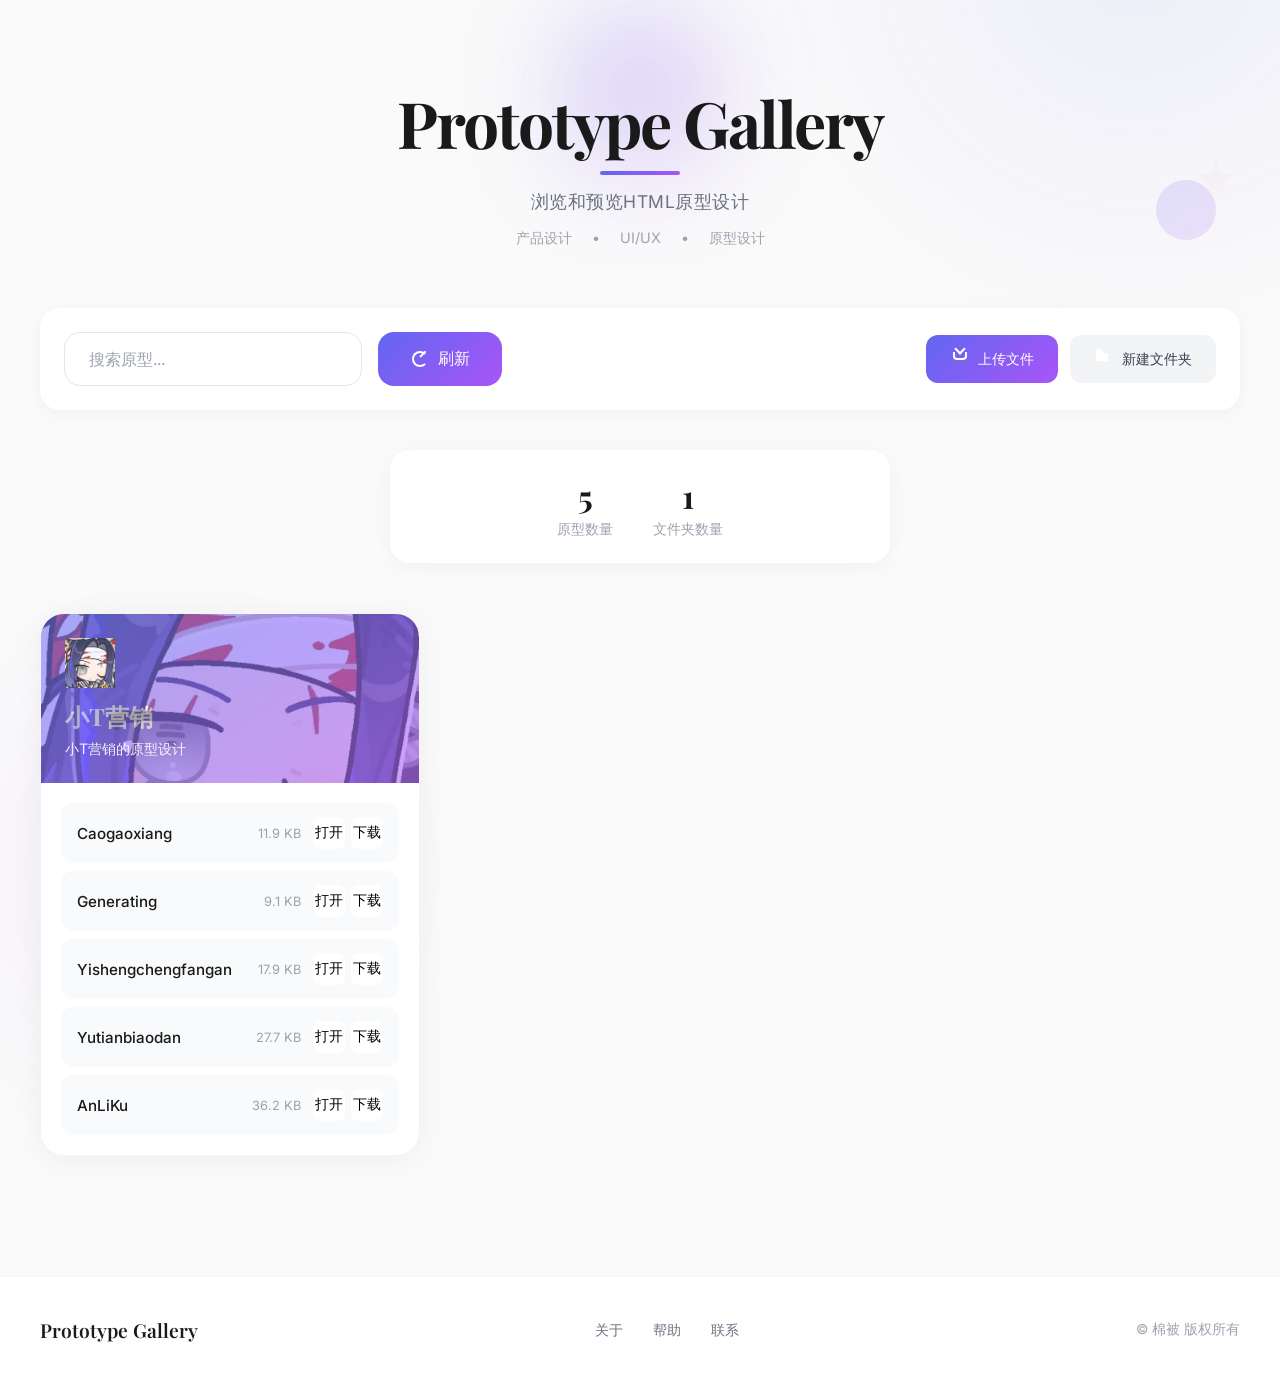
==== index.html @ 11ce0bb9 "Add files via upload" ====
<!DOCTYPE html>
<html lang="zh-CN">
<head>
    <meta charset="UTF-8">
    <meta name="viewport" content="width=device-width, initial-scale=1.0">
    <meta http-equiv="Cache-Control" content="no-cache, no-store, must-revalidate">
    <meta http-equiv="Pragma" content="no-cache">
    <meta http-equiv="Expires" content="0">
    <title>原型展示库</title>
    <link rel="stylesheet" href="css/style.css?v=3">
</head>
<body>
    <div class="geometric-decoration"></div>
    
    <header>
        <div class="header-decoration"></div>
        <div class="container">
            <h1>Prototype Gallery</h1>
            <p>浏览和预览HTML原型设计</p>
            <div class="header-subtitle">
                <span>产品设计</span>
                <span>•</span>
                <span>UI/UX</span>
                <span>•</span>
                <span>原型设计</span>
            </div>
        </div>
    </header>

    <main class="container">
        <div class="toolbar">
            <div class="search-bar">
                <input type="text" id="searchInput" placeholder="搜索原型...">
                <button id="refreshBtn">
                    <span class="btn-icon"></span>
                    <span>刷新</span>
                </button>
            </div>
            
            <div class="upload-section">
                <label class="upload-btn">
                    <input type="file" id="fileInput" multiple accept=".html" hidden>
                    <span class="btn-icon upload-icon"></span>
                    <span>上传文件</span>
                </label>
                <button id="createFolderBtn" class="folder-btn">
                    <span class="btn-icon folder-icon"></span>
                    <span>新建文件夹</span>
                </button>
            </div>
        </div>

        <div id="stats" class="stats">
            <div class="stat-item">
                <div class="number" id="totalCount">0</div>
                <div class="label">原型数量</div>
            </div>
            <div class="stat-item">
                <div class="number" id="folderCount">0</div>
                <div class="label">文件夹数量</div>
            </div>
        </div>

        <div id="prototypesGrid" class="prototypes-grid">
            <div class="loading">
                <div class="spinner"></div>
                <p>正在加载原型列表...</p>
            </div>
        </div>
    </main>

    <footer>
        <div class="footer-content">
            <div class="brand">Prototype Gallery</div>
            <div class="links">
                <a href="#">关于</a>
                <a href="#">帮助</a>
                <a href="#">联系</a>
            </div>
            <div class="copyright">© 棉被 版权所有</div>
        </div>
    </footer>

    <!-- 新建文件夹弹窗 -->
    <div id="folderModal" class="modal">
        <div class="modal-content">
            <div class="modal-header">
                <h3>新建文件夹</h3>
                <button class="close-btn" onclick="closeFolderModal()">✕</button>
            </div>
            <div class="modal-body">
                <input type="text" id="folderNameInput" placeholder="输入文件夹名称">
                <textarea id="folderDescInput" placeholder="输入文件夹描述（可选）"></textarea>
            </div>
            <div class="modal-footer">
                <button class="cancel-btn" onclick="closeFolderModal()">取消</button>
                <button class="confirm-btn" onclick="createFolder()">创建</button>
            </div>
        </div>
    </div>

    <!-- 上传进度弹窗 -->
    <div id="uploadModal" class="modal">
        <div class="modal-content">
            <div class="modal-header">
                <h3>上传文件</h3>
                <button class="close-btn" onclick="closeUploadModal()">✕</button>
            </div>
            <div class="modal-body">
                <div id="uploadFilesList"></div>
                <div id="uploadProgress" class="progress-bar">
                    <div class="progress-fill"></div>
                </div>
            </div>
            <div class="modal-footer">
                <button class="cancel-btn" onclick="closeUploadModal()">取消</button>
                <button class="confirm-btn" onclick="startUpload()">开始上传</button>
            </div>
        </div>
    </div>

    <!-- 预览弹窗 -->
    <div id="previewModal" class="preview-modal">
        <div class="modal-header">
            <span class="title" id="previewTitle"></span>
            <button class="close-btn" onclick="closePreview()">✕</button>
        </div>
        <div class="modal-content">
            <iframe id="previewFrame"></iframe>
        </div>
    </div>

    <script src="js/app.js"></script>
</body>
</html>
---- css/style.css ----
@import url('https://fonts.googleapis.com/css2?family=Playfair+Display:wght@400;600;700&family=Inter:wght@300;400;500;600;700&display=swap');

* {
    margin: 0;
    padding: 0;
    box-sizing: border-box;
}

body {
    font-family: 'Inter', -apple-system, BlinkMacSystemFont, sans-serif;
    background: #FAFAFA;
    min-height: 100vh;
    position: relative;
    overflow-x: hidden;
}

body::before {
    content: '';
    position: fixed;
    top: -50%;
    right: -20%;
    width: 800px;
    height: 800px;
    background: radial-gradient(circle, rgba(99, 102, 241, 0.08) 0%, transparent 70%);
    border-radius: 50%;
    z-index: 0;
}

body::after {
    content: '';
    position: fixed;
    bottom: -30%;
    left: -10%;
    width: 600px;
    height: 600px;
    background: radial-gradient(circle, rgba(168, 85, 247, 0.06) 0%, transparent 70%);
    border-radius: 50%;
    z-index: 0;
}

.container {
    max-width: 1400px;
    margin: 0 auto;
    padding: 0 40px;
    position: relative;
    z-index: 1;
}

header {
    padding: 80px 0 60px;
    text-align: center;
    position: relative;
}

.header-decoration {
    position: absolute;
    top: 30px;
    left: 50%;
    transform: translateX(-50%);
    width: 120px;
    height: 120px;
    background: linear-gradient(135deg, #6366F1 0%, #A855F7 100%);
    filter: blur(60px);
    opacity: 0.4;
}

header h1 {
    font-family: 'Playfair Display', serif;
    font-size: 4rem;
    font-weight: 700;
    color: #1A1A1A;
    letter-spacing: -2px;
    margin-bottom: 15px;
    position: relative;
}

header h1::after {
    content: '';
    position: absolute;
    bottom: -10px;
    left: 50%;
    transform: translateX(-50%);
    width: 80px;
    height: 4px;
    background: linear-gradient(90deg, #6366F1, #A855F7);
    border-radius: 2px;
}

header p {
    color: #6B7280;
    font-size: 1.1rem;
    font-weight: 400;
    margin-top: 25px;
    letter-spacing: 0.5px;
}

.header-subtitle {
    display: flex;
    justify-content: center;
    gap: 20px;
    margin-top: 15px;
    color: #9CA3AF;
    font-size: 0.9rem;
}

.toolbar {
    display: flex;
    justify-content: space-between;
    align-items: center;
    flex-wrap: wrap;
    gap: 20px;
    margin-bottom: 40px;
    padding: 24px;
    background: white;
    border-radius: 20px;
    box-shadow: 0 4px 20px rgba(0, 0, 0, 0.04);
}

.search-bar {
    display: flex;
    gap: 16px;
    max-width: 500px;
}

.search-bar input {
    flex: 1;
    padding: 16px 24px;
    border: 1px solid #E5E7EB;
    border-radius: 16px;
    font-size: 1rem;
    background: white;
    transition: all 0.3s ease;
    font-family: inherit;
}

.search-bar input:focus {
    outline: none;
    border-color: #6366F1;
    box-shadow: 0 0 0 4px rgba(99, 102, 241, 0.1);
}

.search-bar input::placeholder {
    color: #9CA3AF;
}

.search-bar button {
    padding: 16px 32px;
    background: linear-gradient(135deg, #6366F1 0%, #A855F7 100%);
    border: none;
    border-radius: 16px;
    font-size: 1rem;
    font-weight: 500;
    color: white;
    cursor: pointer;
    transition: all 0.3s ease;
    display: flex;
    align-items: center;
    gap: 8px;
}

.search-bar button:hover {
    transform: translateY(-2px);
    box-shadow: 0 8px 25px rgba(99, 102, 241, 0.3);
}

.btn-icon {
    width: 20px;
    height: 20px;
    position: relative;
}

.btn-icon.upload-icon::before {
    content: '';
    position: absolute;
    top: 3px;
    left: 50%;
    transform: translateX(-50%);
    width: 10px;
    height: 6px;
    border: 2px solid white;
    border-radius: 0 0 4px 4px;
    border-top: none;
}

.btn-icon.upload-icon::after {
    content: '';
    position: absolute;
    top: -4px;
    left: 50%;
    transform: translateX(-50%) rotate(-45deg);
    width: 6px;
    height: 6px;
    border-left: 2px solid white;
    border-bottom: 2px solid white;
}

.btn-icon.folder-icon::before {
    content: '';
    position: absolute;
    top: 4px;
    left: 2px;
    width: 12px;
    height: 8px;
    background: white;
    border-radius: 2px 2px 0 0;
}

.btn-icon.folder-icon::after {
    content: '';
    position: absolute;
    top: 0;
    left: 2px;
    width: 6px;
    height: 5px;
    background: white;
    border-radius: 2px 0 0 0;
}

.search-bar .btn-icon {
    animation: spin 1.5s linear infinite;
    animation-play-state: paused;
}

.search-bar button:hover .btn-icon,
.search-bar button:active .btn-icon {
    animation-play-state: running;
}

.search-bar .btn-icon::before {
    content: '';
    position: absolute;
    top: 2px;
    left: 2px;
    right: 2px;
    bottom: 2px;
    border: 2px solid white;
    border-right-color: transparent;
    border-radius: 50%;
}

.search-bar .btn-icon::after {
    content: '';
    position: absolute;
    top: 0;
    left: 50%;
    width: 2px;
    height: 8px;
    background: white;
    transform-origin: bottom center;
    transform: translateX(-50%) rotate(45deg);
}

.stats {
    display: flex;
    justify-content: center;
    gap: 40px;
    margin-bottom: 50px;
    padding: 24px 40px;
    background: white;
    border-radius: 20px;
    box-shadow: 0 4px 20px rgba(0, 0, 0, 0.04);
    max-width: 500px;
    margin-left: auto;
    margin-right: auto;
}

.stat-item {
    text-align: center;
}

.stat-item .number {
    font-family: 'Playfair Display', serif;
    font-size: 2rem;
    font-weight: 700;
    color: #1A1A1A;
}

.stat-item .label {
    font-size: 0.85rem;
    color: #9CA3AF;
    margin-top: 4px;
}

.prototypes-grid {
    display: grid;
    grid-template-columns: repeat(auto-fill, minmax(320px, 1fr));
    gap: 30px;
    padding-bottom: 80px;
}

.prototype-card {
    background: white;
    border-radius: 24px;
    overflow: hidden;
    box-shadow: 0 4px 30px rgba(0, 0, 0, 0.05);
    transition: all 0.4s cubic-bezier(0.4, 0, 0.2, 1);
    cursor: pointer;
    border: 1px solid #F3F4F6;
}

.prototype-card:hover {
    transform: translateY(-8px);
    box-shadow: 0 20px 40px rgba(99, 102, 241, 0.12);
    border-color: rgba(99, 102, 241, 0.2);
}

.prototype-card .thumbnail {
    height: 200px;
    background: linear-gradient(145deg, #F8FAFC 0%, #F1F5F9 100%);
    display: flex;
    align-items: center;
    justify-content: center;
    position: relative;
    overflow: hidden;
}

.prototype-card .thumbnail::before {
    content: '';
    position: absolute;
    top: 0;
    left: 0;
    right: 0;
    height: 4px;
    background: linear-gradient(90deg, #6366F1, #A855F7, #EC4899);
}

.prototype-card .thumbnail .icon {
    width: 60px;
    height: 60px;
    background: linear-gradient(135deg, #6366F1 0%, #A855F7 100%);
    border-radius: 20px;
    position: relative;
    box-shadow: 0 8px 25px rgba(99, 102, 241, 0.3);
    transition: all 0.3s ease;
}

.prototype-card .thumbnail .icon::before {
    content: '';
    position: absolute;
    top: 50%;
    left: 50%;
    transform: translate(-50%, -50%);
    width: 24px;
    height: 24px;
    background: white;
    clip-path: polygon(50% 0%, 61% 35%, 98% 35%, 68% 57%, 79% 91%, 50% 70%, 21% 91%, 32% 57%, 2% 35%, 39% 35%);
    opacity: 0.9;
}

.prototype-card:hover .thumbnail .icon {
    transform: scale(1.1);
    box-shadow: 0 12px 35px rgba(99, 102, 241, 0.4);
}

.prototype-card .info {
    padding: 24px;
}

.prototype-card .info .category {
    display: inline-block;
    padding: 4px 12px;
    background: linear-gradient(135deg, rgba(99, 102, 241, 0.1) 0%, rgba(168, 85, 247, 0.1) 100%);
    border-radius: 20px;
    font-size: 0.75rem;
    font-weight: 500;
    color: #6366F1;
    margin-bottom: 12px;
}

.prototype-card .info h3 {
    font-family: 'Playfair Display', serif;
    font-size: 1.3rem;
    font-weight: 600;
    color: #1A1A1A;
    margin-bottom: 8px;
    line-height: 1.3;
}

.prototype-card .info p {
    color: #6B7280;
    font-size: 0.9rem;
    line-height: 1.6;
    margin-bottom: 16px;
    display: -webkit-box;
    -webkit-line-clamp: 2;
    -webkit-box-orient: vertical;
    overflow: hidden;
}

.prototype-card .info .meta {
    display: flex;
    justify-content: space-between;
    align-items: center;
    padding-top: 16px;
    border-top: 1px solid #F3F4F6;
}

.prototype-card .info .meta .date {
    color: #9CA3AF;
    font-size: 0.85rem;
    display: flex;
    align-items: center;
    gap: 4px;
}

.prototype-card .info .meta .actions {
    display: flex;
    gap: 8px;
}

.prototype-card .info .meta .actions button {
    width: 36px;
    height: 36px;
    border: none;
    background: #F3F4F6;
    border-radius: 10px;
    cursor: pointer;
    transition: all 0.2s ease;
    display: flex;
    align-items: center;
    justify-content: center;
    font-size: 0.9rem;
}

.prototype-card .info .meta .actions button:hover {
    background: #6366F1;
    color: white;
}

.loading {
    grid-column: 1 / -1;
    display: flex;
    flex-direction: column;
    align-items: center;
    justify-content: center;
    padding: 100px 20px;
}

.loading .spinner {
    width: 50px;
    height: 50px;
    border: 3px solid #F3F4F6;
    border-top-color: #6366F1;
    border-radius: 50%;
    animation: spin 1s linear infinite;
    margin-bottom: 20px;
}

@keyframes spin {
    to {
        transform: rotate(360deg);
    }
}

.loading p {
    color: #9CA3AF;
    font-size: 0.95rem;
}

.empty-state {
    grid-column: 1 / -1;
    text-align: center;
    padding: 100px 20px;
}

.empty-state .icon {
    width: 80px;
    height: 80px;
    background: linear-gradient(135deg, rgba(99, 102, 241, 0.1) 0%, rgba(168, 85, 247, 0.1) 100%);
    border-radius: 24px;
    position: relative;
    margin-bottom: 20px;
}

.empty-state .icon::before {
    content: '';
    position: absolute;
    top: 20px;
    left: 50%;
    transform: translateX(-50%);
    width: 30px;
    height: 22px;
    background: rgba(99, 102, 241, 0.3);
    border-radius: 6px 6px 0 0;
}

.empty-state .icon::after {
    content: '';
    position: absolute;
    top: 14px;
    left: 50%;
    transform: translateX(-50%);
    width: 16px;
    height: 12px;
    background: rgba(99, 102, 241, 0.3);
    border-radius: 4px 0 0 0;
}

.empty-state h3 {
    font-family: 'Playfair Display', serif;
    font-size: 1.8rem;
    color: #1A1A1A;
    margin-bottom: 10px;
}

.empty-state p {
    color: #6B7280;
    font-size: 1rem;
    margin-bottom: 20px;
}

.empty-state code {
    display: inline-block;
    padding: 8px 16px;
    background: #F3F4F6;
    border-radius: 8px;
    font-family: 'Monaco', 'Menlo', monospace;
    font-size: 0.9rem;
    color: #6366F1;
}

footer {
    background: white;
    padding: 40px 0;
    border-top: 1px solid #F3F4F6;
    margin-top: 40px;
}

.footer-content {
    display: flex;
    justify-content: space-between;
    align-items: center;
    max-width: 1400px;
    margin: 0 auto;
    padding: 0 40px;
}

.footer-content .brand {
    font-family: 'Playfair Display', serif;
    font-size: 1.2rem;
    font-weight: 600;
    color: #1A1A1A;
}

.footer-content .links {
    display: flex;
    gap: 30px;
}

.footer-content .links a {
    color: #6B7280;
    text-decoration: none;
    font-size: 0.9rem;
    transition: color 0.2s ease;
}

.footer-content .links a:hover {
    color: #6366F1;
}

.footer-content .copyright {
    color: #9CA3AF;
    font-size: 0.85rem;
}

.preview-modal {
    display: none;
    position: fixed;
    top: 0;
    left: 0;
    right: 0;
    bottom: 0;
    background: rgba(0, 0, 0, 0.85);
    z-index: 1000;
    flex-direction: column;
    animation: fadeIn 0.3s ease;
}

@keyframes fadeIn {
    from { opacity: 0; }
    to { opacity: 1; }
}

.preview-modal.active {
    display: flex;
}

.preview-modal .modal-header {
    background: white;
    padding: 20px 32px;
    display: flex;
    justify-content: space-between;
    align-items: center;
    box-shadow: 0 2px 20px rgba(0, 0, 0, 0.1);
}

.preview-modal .modal-header .title {
    font-family: 'Playfair Display', serif;
    font-size: 1.3rem;
    color: #1A1A1A;
    white-space: nowrap;
    overflow: hidden;
    text-overflow: ellipsis;
    max-width: 70%;
}

.preview-modal .modal-header .close-btn {
    width: 40px;
    height: 40px;
    border: none;
    background: #F3F4F6;
    border-radius: 12px;
    font-size: 1.1rem;
    cursor: pointer;
    transition: all 0.2s ease;
    display: flex;
    align-items: center;
    justify-content: center;
}

.preview-modal .modal-header .close-btn:hover {
    background: #6366F1;
    color: white;
}

.preview-modal .modal-content {
    flex: 1;
    overflow: hidden;
    background: #1A1A1A;
}

.preview-modal .modal-content iframe {
    width: 100%;
    height: 100%;
    border: none;
}

.upload-section {
    display: flex;
    gap: 12px;
}

.upload-btn,
.folder-btn {
    padding: 14px 24px;
    border: none;
    border-radius: 12px;
    font-size: 0.9rem;
    font-weight: 500;
    cursor: pointer;
    transition: all 0.3s ease;
    display: flex;
    align-items: center;
    gap: 8px;
}

.upload-btn {
    background: linear-gradient(135deg, #6366F1 0%, #A855F7 100%);
    color: white;
}

.upload-btn:hover {
    transform: translateY(-2px);
    box-shadow: 0 8px 25px rgba(99, 102, 241, 0.3);
}

.folder-btn {
    background: #F3F4F6;
    color: #374151;
}

.folder-btn:hover {
    background: #E5E7EB;
    transform: translateY(-2px);
}

.geometric-decoration {
    position: fixed;
    top: 20%;
    right: 5%;
    width: 60px;
    height: 60px;
    background: linear-gradient(135deg, #6366F1 0%, #A855F7 100%);
    border-radius: 50%;
    opacity: 0.15;
    z-index: 0;
}

.geometric-decoration::before {
    content: '';
    position: absolute;
    top: -20px;
    right: -20px;
    width: 40px;
    height: 40px;
    background: #EC4899;
    clip-path: polygon(50% 0%, 61% 35%, 98% 35%, 68% 57%, 79% 91%, 50% 70%, 21% 91%, 32% 57%, 2% 35%, 39% 35%);
    opacity: 0.2;
}

/* 文件夹卡片样式 */
.folder-card {
    background: white;
    border-radius: 24px;
    overflow: hidden;
    box-shadow: 0 4px 30px rgba(0, 0, 0, 0.05);
    border: 1px solid #F3F4F6;
}

.folder-card .folder-header {
    padding: 24px;
    background: linear-gradient(145deg, #6366F1 0%, #A855F7 100%);
    color: white;
    position: relative;
    overflow: hidden;
}

.folder-card .folder-header::before {
    content: '';
    position: absolute;
    top: 0;
    left: 0;
    right: 0;
    bottom: 0;
    background-image: url('/images/onikiri.jpg');
    background-size: cover;
    background-position: center;
    opacity: 0.45;
}

.folder-card .folder-header .folder-icon {
    width: 50px;
    height: 50px;
    background-image: url('/images/onikiri.jpg');
    background-size: contain;
    background-repeat: no-repeat;
    background-position: center;
    position: relative;
    z-index: 1;
    margin-bottom: 12px;
}

.folder-card .folder-header h3 {
    font-family: 'Playfair Display', serif;
    font-size: 1.5rem;
    margin-bottom: 6px;
}

.folder-card .folder-header p {
    font-size: 0.9rem;
    opacity: 0.9;
}

.folder-card .folder-content {
    padding: 20px;
}

.folder-card .prototype-item {
    display: flex;
    align-items: center;
    justify-content: space-between;
    padding: 14px 16px;
    margin-bottom: 8px;
    background: #F9FAFB;
    border-radius: 12px;
    cursor: pointer;
    transition: all 0.2s ease;
}

.folder-card .prototype-item:last-child {
    margin-bottom: 0;
}

.folder-card .prototype-item:hover {
    background: #F3F4F6;
    transform: translateX(4px);
}

.folder-card .prototype-item .name {
    flex: 1;
    font-size: 0.95rem;
    color: #1A1A1A;
    font-weight: 500;
}

.folder-card .prototype-item .size {
    font-size: 0.8rem;
    color: #9CA3AF;
    margin-right: 12px;
}

.folder-card .prototype-item .actions {
    display: flex;
    gap: 6px;
}

.folder-card .prototype-item .actions button {
    width: 32px;
    height: 32px;
    border: none;
    background: white;
    border-radius: 8px;
    cursor: pointer;
    transition: all 0.2s ease;
    display: flex;
    align-items: center;
    justify-content: center;
    font-size: 0.85rem;
}

.folder-card .prototype-item .actions button:hover {
    background: #6366F1;
    color: white;
}

/* 弹窗样式 */
.modal {
    display: none;
    position: fixed;
    top: 0;
    left: 0;
    right: 0;
    bottom: 0;
    background: rgba(0, 0, 0, 0.5);
    z-index: 1000;
    align-items: center;
    justify-content: center;
    animation: fadeIn 0.3s ease;
}

.modal.active {
    display: flex;
}

.modal .modal-content {
    background: white;
    border-radius: 24px;
    width: 90%;
    max-width: 500px;
    max-height: 80vh;
    overflow: hidden;
    animation: slideUp 0.3s ease;
}

@keyframes slideUp {
    from {
        transform: translateY(20px);
        opacity: 0;
    }
    to {
        transform: translateY(0);
        opacity: 1;
    }
}

.modal .modal-header {
    padding: 24px;
    border-bottom: 1px solid #F3F4F6;
    display: flex;
    justify-content: space-between;
    align-items: center;
}

.modal .modal-header h3 {
    font-family: 'Playfair Display', serif;
    font-size: 1.3rem;
    color: #1A1A1A;
}

.modal .modal-header .close-btn {
    width: 36px;
    height: 36px;
    border: none;
    background: #F3F4F6;
    border-radius: 10px;
    cursor: pointer;
    transition: all 0.2s ease;
}

.modal .modal-header .close-btn:hover {
    background: #6366F1;
    color: white;
}

.modal .modal-body {
    padding: 24px;
}

.modal .modal-body input,
.modal .modal-body textarea {
    width: 100%;
    padding: 16px;
    border: 1px solid #E5E7EB;
    border-radius: 12px;
    font-size: 1rem;
    font-family: inherit;
    margin-bottom: 16px;
    box-sizing: border-box;
    transition: all 0.2s ease;
}

.modal .modal-body input:focus,
.modal .modal-body textarea:focus {
    outline: none;
    border-color: #6366F1;
    box-shadow: 0 0 0 4px rgba(99, 102, 241, 0.1);
}

.modal .modal-body textarea {
    min-height: 80px;
    resize: vertical;
}

.modal .modal-body input::placeholder,
.modal .modal-body textarea::placeholder {
    color: #9CA3AF;
}

.modal .modal-footer {
    padding: 20px 24px;
    border-top: 1px solid #F3F4F6;
    display: flex;
    justify-content: flex-end;
    gap: 12px;
}

.modal .modal-footer .cancel-btn {
    padding: 12px 24px;
    border: 1px solid #E5E7EB;
    border-radius: 10px;
    background: white;
    color: #6B7280;
    cursor: pointer;
    transition: all 0.2s ease;
    font-size: 0.95rem;
}

.modal .modal-footer .cancel-btn:hover {
    background: #F9FAFB;
}

.modal .modal-footer .confirm-btn {
    padding: 12px 24px;
    border: none;
    border-radius: 10px;
    background: linear-gradient(135deg, #6366F1 0%, #A855F7 100%);
    color: white;
    cursor: pointer;
    transition: all 0.2s ease;
    font-size: 0.95rem;
}

.modal .modal-footer .confirm-btn:hover {
    transform: translateY(-2px);
    box-shadow: 0 6px 20px rgba(99, 102, 241, 0.3);
}

/* 上传文件列表 */
#uploadFilesList {
    max-height: 200px;
    overflow-y: auto;
    margin-bottom: 16px;
}

.upload-file-item {
    display: flex;
    align-items: center;
    gap: 12px;
    padding: 12px 16px;
    background: #F9FAFB;
    border-radius: 10px;
    margin-bottom: 8px;
}

.upload-file-item .icon {
    width: 24px;
    height: 24px;
    position: relative;
}

.upload-file-item .icon::before {
    content: '';
    position: absolute;
    top: 4px;
    left: 0;
    width: 20px;
    height: 16px;
    border: 2px solid #6366F1;
    border-radius: 4px;
}

.upload-file-item .icon::after {
    content: '';
    position: absolute;
    top: 8px;
    left: 4px;
    width: 8px;
    height: 2px;
    background: #6366F1;
}

.upload-file-item .info {
    flex: 1;
}

.upload-file-item .info .name {
    font-size: 0.9rem;
    color: #1A1A1A;
}

.upload-file-item .info .size {
    font-size: 0.8rem;
    color: #9CA3AF;
}

.upload-file-item .remove-btn {
    width: 28px;
    height: 28px;
    border: none;
    background: #F3F4F6;
    border-radius: 8px;
    cursor: pointer;
    font-size: 0.8rem;
}

.upload-file-item .remove-btn:hover {
    background: #EF4444;
    color: white;
}

/* 进度条 */
.progress-bar {
    height: 8px;
    background: #F3F4F6;
    border-radius: 4px;
    overflow: hidden;
}

.progress-bar .progress-fill {
    height: 100%;
    background: linear-gradient(90deg, #6366F1, #A855F7);
    border-radius: 4px;
    transition: width 0.3s ease;
    width: 0%;
}

@media (max-width: 768px) {
    .container {
        padding: 0 24px;
    }

    header {
        padding: 50px 0 40px;
    }

    header h1 {
        font-size: 2.5rem;
    }

    header p {
        font-size: 0.95rem;
    }

    .search-bar {
        flex-direction: column;
        gap: 12px;
    }

    .stats {
        flex-direction: column;
        gap: 20px;
        padding: 20px;
    }

    .prototypes-grid {
        grid-template-columns: repeat(auto-fill, minmax(280px, 1fr));
        gap: 20px;
    }

    .footer-content {
        flex-direction: column;
        gap: 20px;
        text-align: center;
    }

    .footer-content .links {
        flex-wrap: wrap;
        justify-content: center;
    }
}
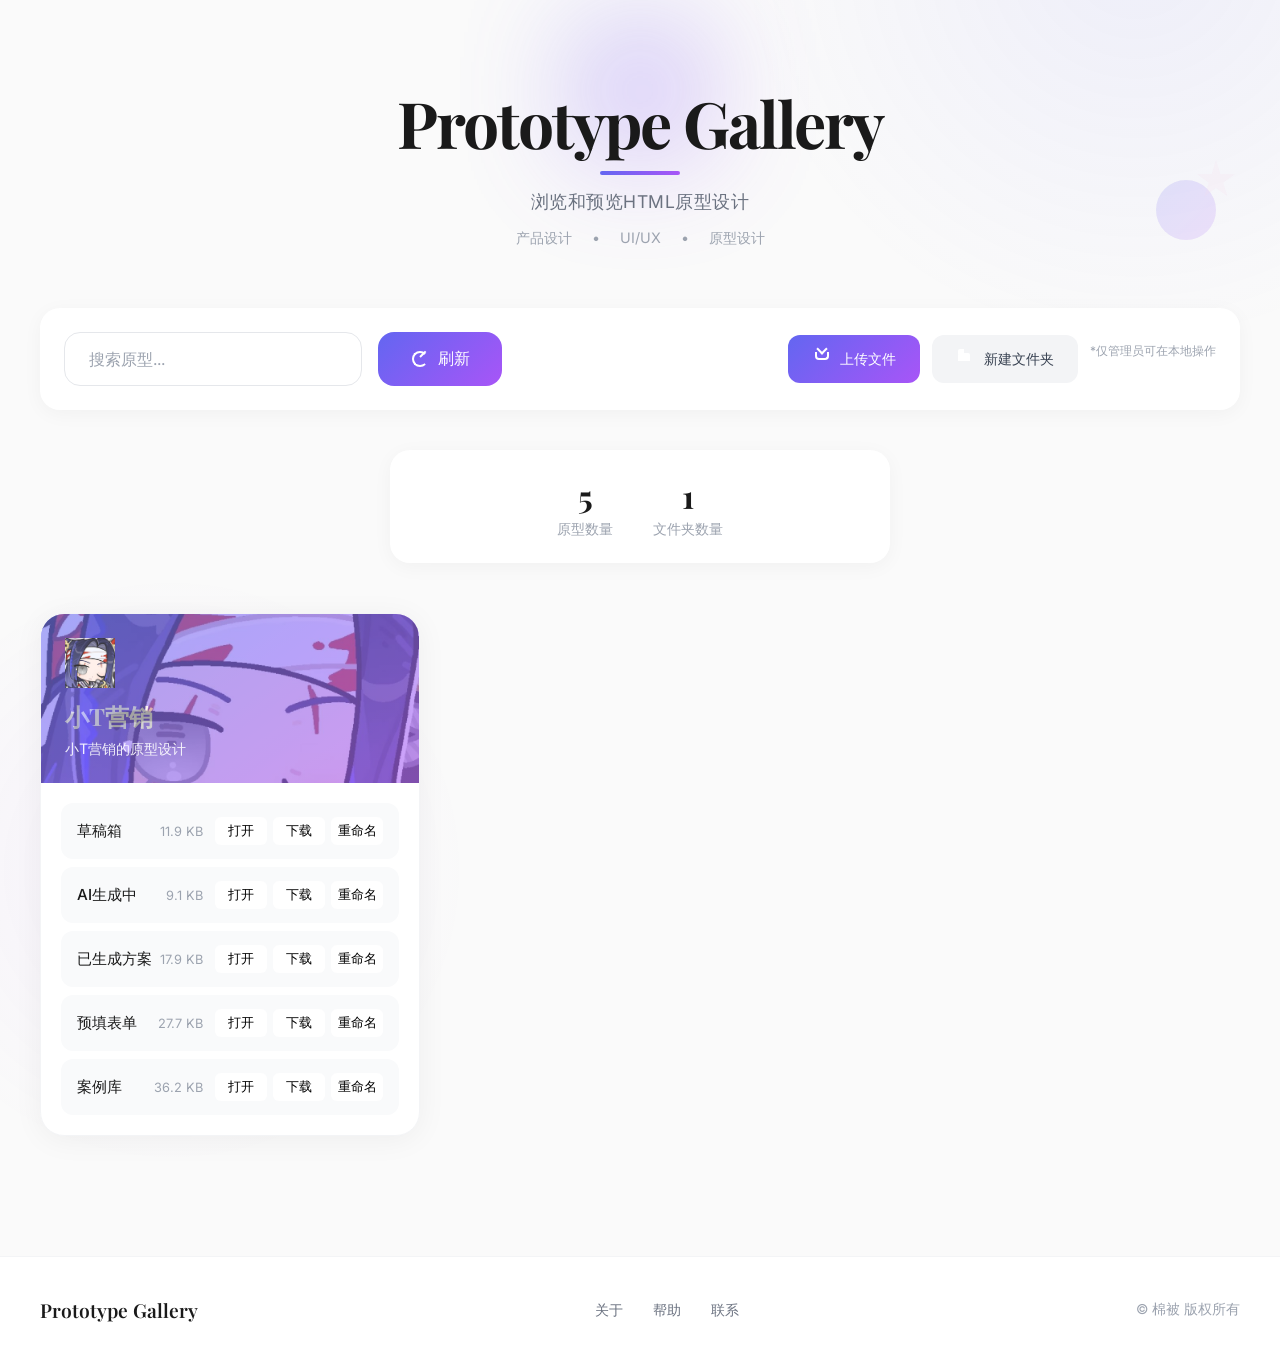
==== commit a902d8fa: "Add files via upload" ====
--- a/index.html
+++ b/index.html
@@ -47,6 +47,7 @@
                     <span class="btn-icon folder-icon"></span>
                     <span>新建文件夹</span>
                 </button>
+                <p class="admin-hint">*仅管理员可在本地操作</p>
             </div>
         </div>
 
@@ -99,6 +100,24 @@
         </div>
     </div>
 
+    <!-- 密码验证弹窗 -->
+    <div id="passwordModal" class="modal">
+        <div class="modal-content">
+            <div class="modal-header">
+                <h3>请输入上传密码</h3>
+                <button class="close-btn" onclick="closePasswordModal()">✕</button>
+            </div>
+            <div class="modal-body">
+                <input type="password" id="passwordInput" placeholder="请输入密码">
+                <p class="error-message" id="passwordError"></p>
+            </div>
+            <div class="modal-footer">
+                <button class="cancel-btn" onclick="closePasswordModal()">取消</button>
+                <button class="confirm-btn" onclick="verifyPassword()">确认</button>
+            </div>
+        </div>
+    </div>
+
     <!-- 上传进度弹窗 -->
     <div id="uploadModal" class="modal">
         <div class="modal-content">
@@ -119,6 +138,23 @@
         </div>
     </div>
 
+    <!-- 重命名弹窗 -->
+    <div id="renameModal" class="modal">
+        <div class="modal-content">
+            <div class="modal-header">
+                <h3>重命名原型</h3>
+                <button class="close-btn" onclick="closeRenameModal()">✕</button>
+            </div>
+            <div class="modal-body">
+                <input type="text" id="renameInput" placeholder="请输入新名称">
+            </div>
+            <div class="modal-footer">
+                <button class="cancel-btn" onclick="closeRenameModal()">取消</button>
+                <button class="confirm-btn" onclick="confirmRename()">确认</button>
+            </div>
+        </div>
+    </div>
+
     <!-- 预览弹窗 -->
     <div id="previewModal" class="preview-modal">
         <div class="modal-header">
--- a/css/style.css
+++ b/css/style.css
@@ -101,6 +101,12 @@
     margin-top: 15px;
     color: #9CA3AF;
     font-size: 0.9rem;
+}
+
+.upload-section .admin-hint {
+    font-size: 0.75rem;
+    color: #9CA3AF;
+    margin-top: 8px;
 }
 
 .toolbar {
@@ -409,17 +415,18 @@
 }
 
 .prototype-card .info .meta .actions button {
-    width: 36px;
-    height: 36px;
+    min-width: 56px;
+    height: 32px;
     border: none;
     background: #F3F4F6;
-    border-radius: 10px;
+    border-radius: 8px;
     cursor: pointer;
     transition: all 0.2s ease;
     display: flex;
     align-items: center;
     justify-content: center;
-    font-size: 0.9rem;
+    font-size: 0.85rem;
+    padding: 0 6px;
 }
 
 .prototype-card .info .meta .actions button:hover {
@@ -795,17 +802,18 @@
 }
 
 .folder-card .prototype-item .actions button {
-    width: 32px;
-    height: 32px;
+    min-width: 52px;
+    height: 28px;
     border: none;
     background: white;
-    border-radius: 8px;
+    border-radius: 6px;
     cursor: pointer;
     transition: all 0.2s ease;
     display: flex;
     align-items: center;
     justify-content: center;
-    font-size: 0.85rem;
+    font-size: 0.8rem;
+    padding: 0 5px;
 }
 
 .folder-card .prototype-item .actions button:hover {
@@ -911,6 +919,14 @@
     resize: vertical;
 }
 
+.modal .modal-body .error-message {
+    color: #EF4444;
+    font-size: 0.875rem;
+    margin-top: -12px;
+    margin-bottom: 16px;
+    display: block;
+}
+
 .modal .modal-body input::placeholder,
 .modal .modal-body textarea::placeholder {
     color: #9CA3AF;
